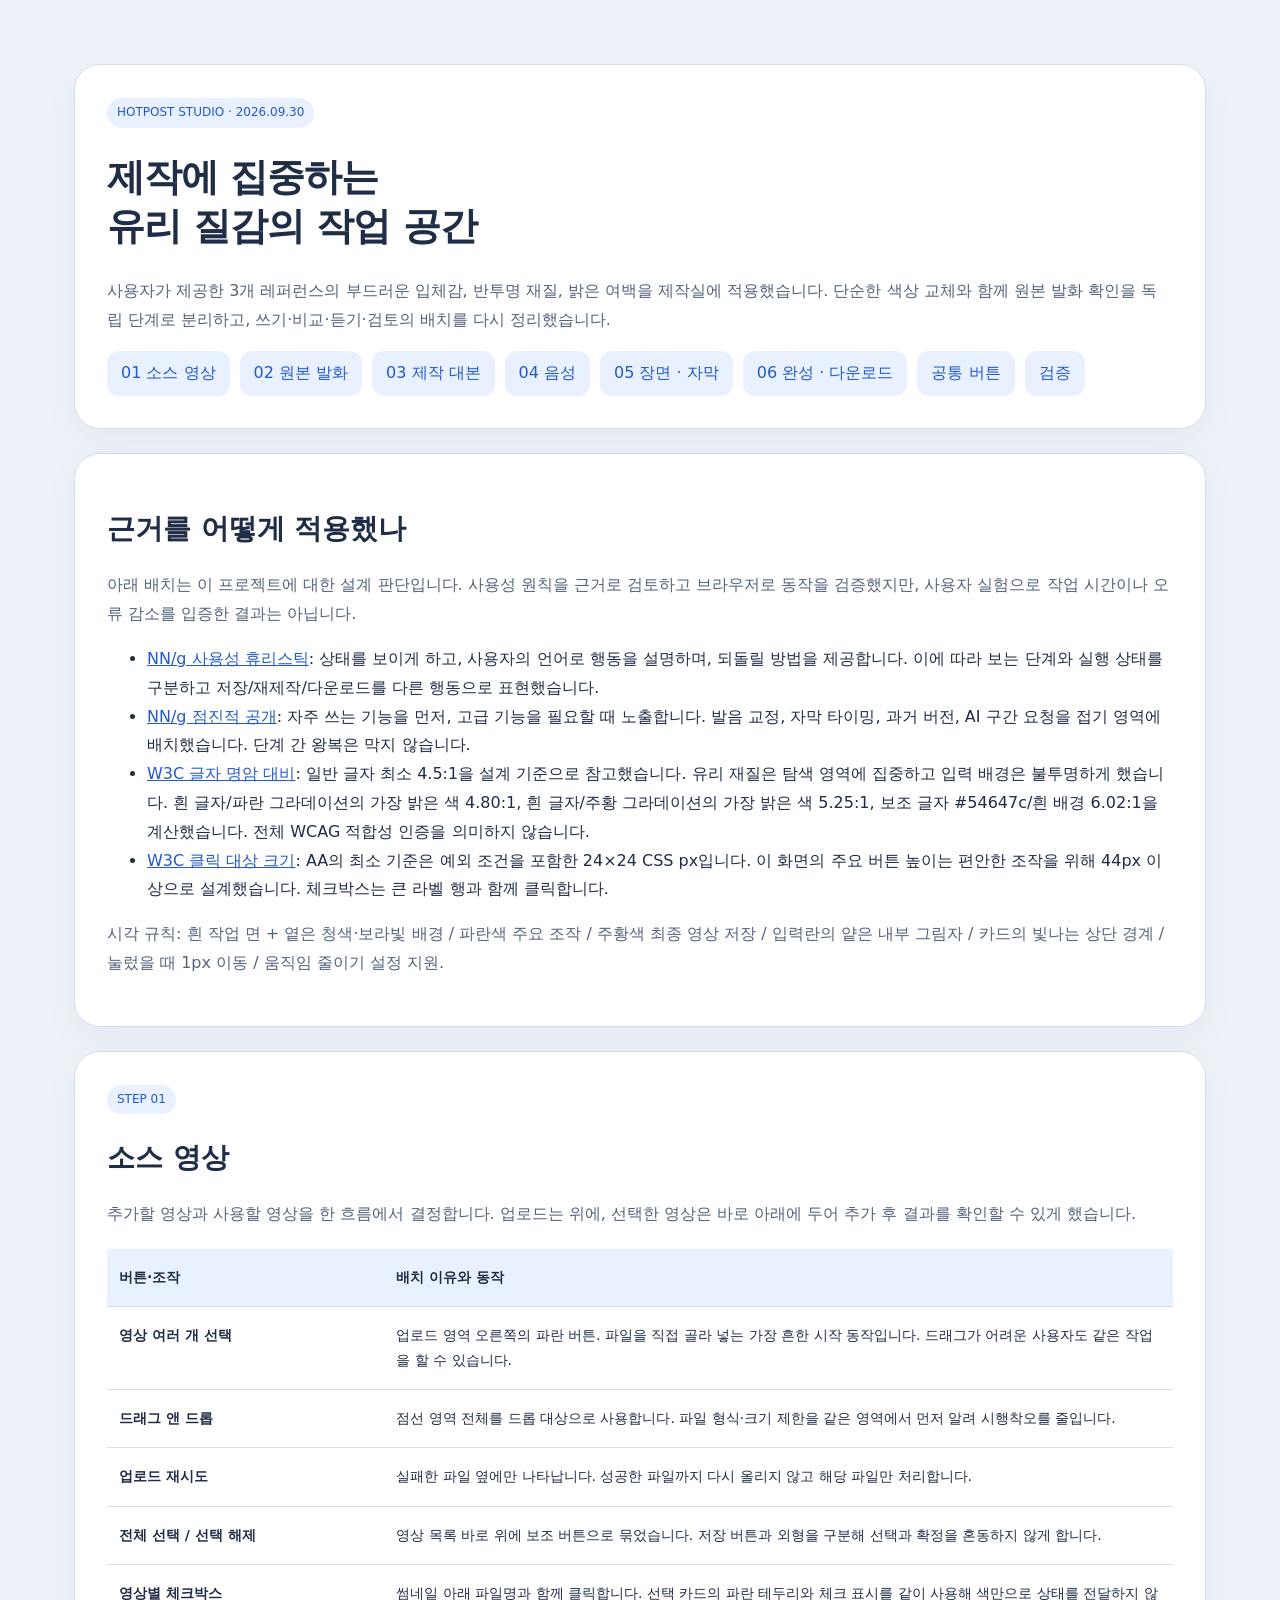
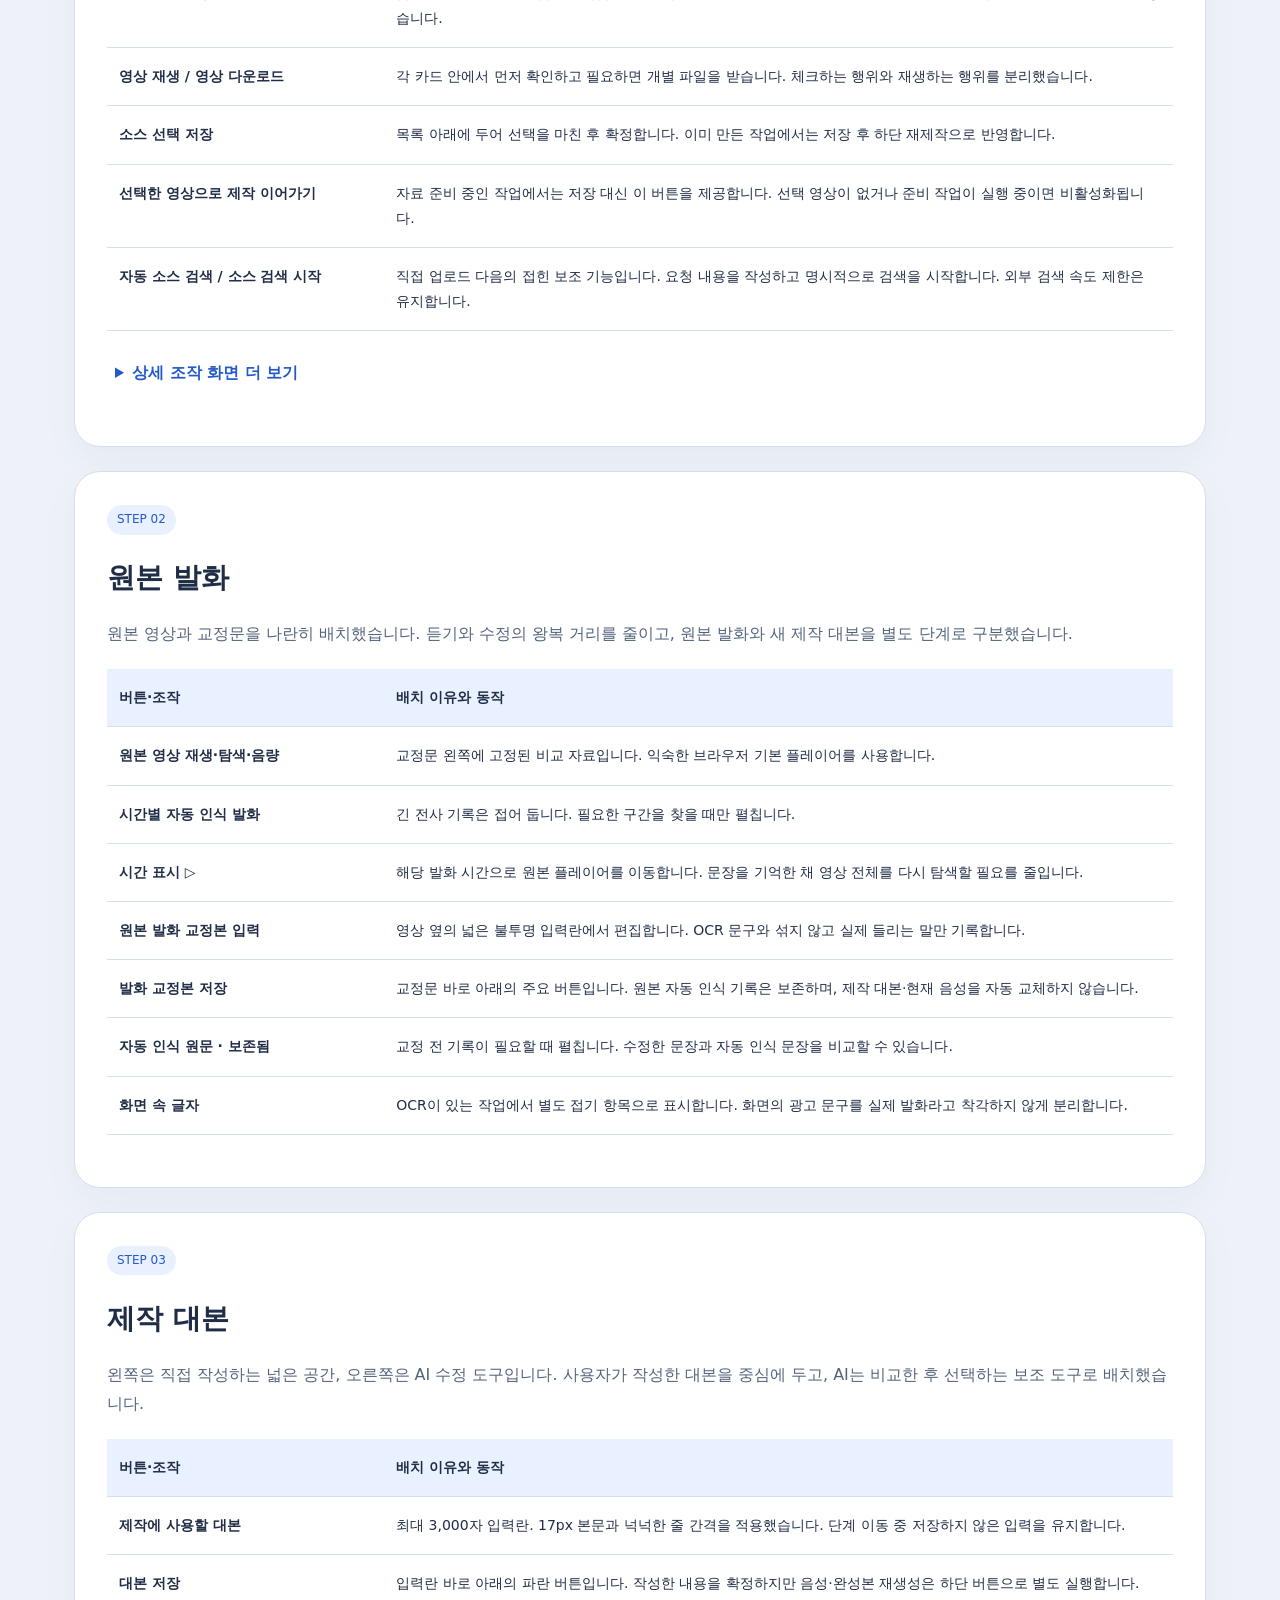
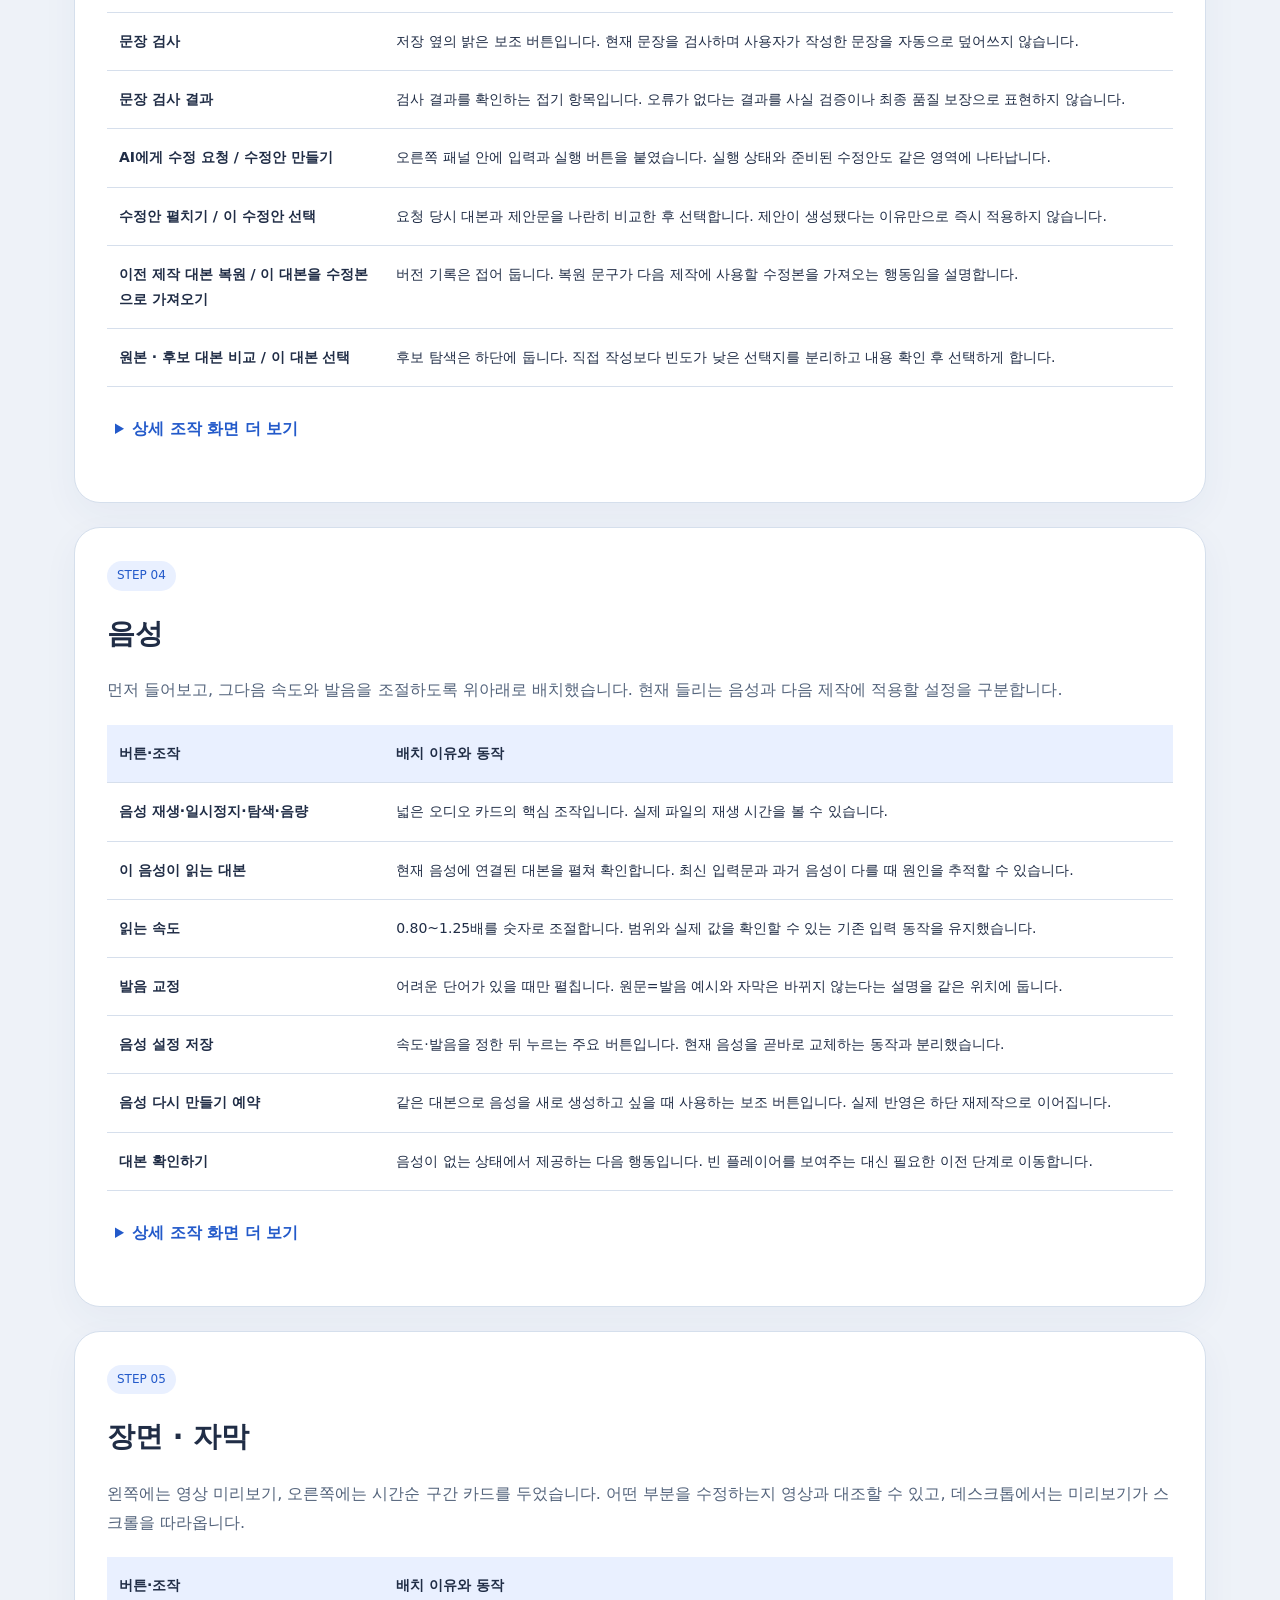
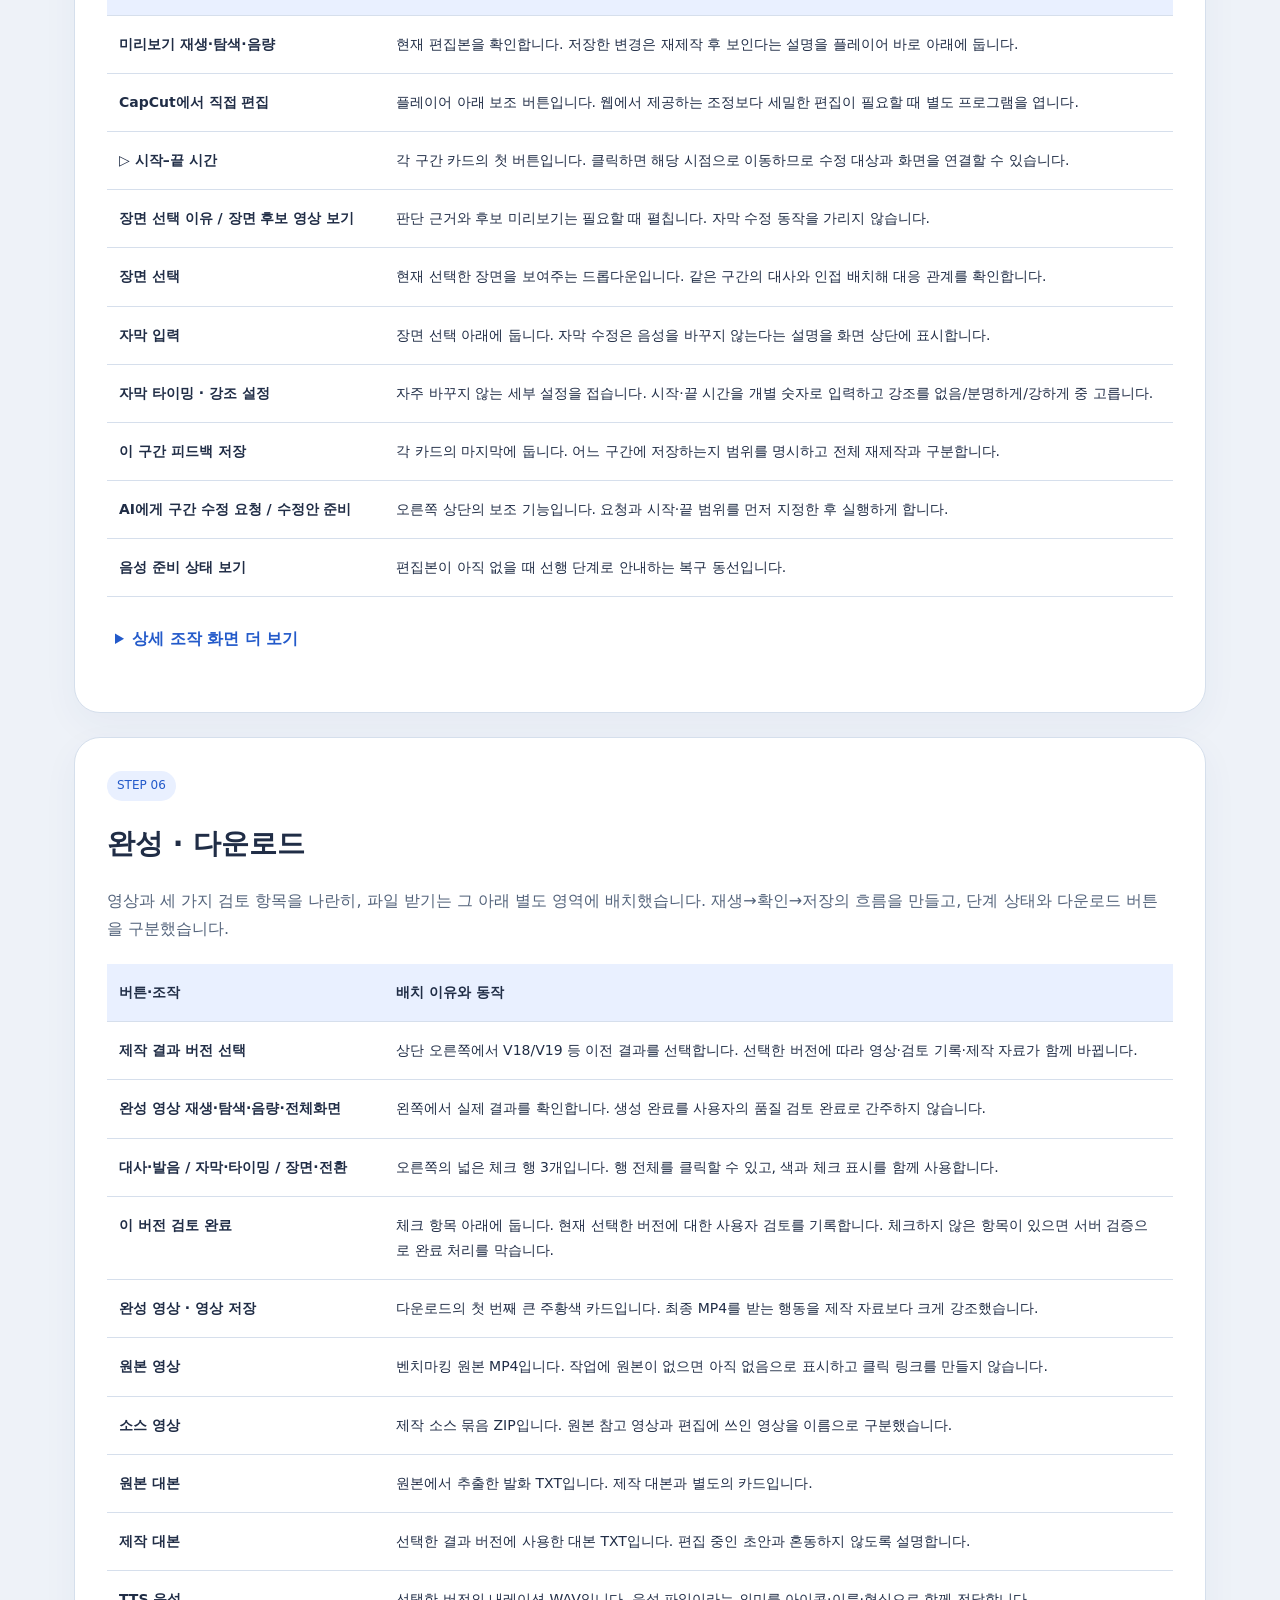
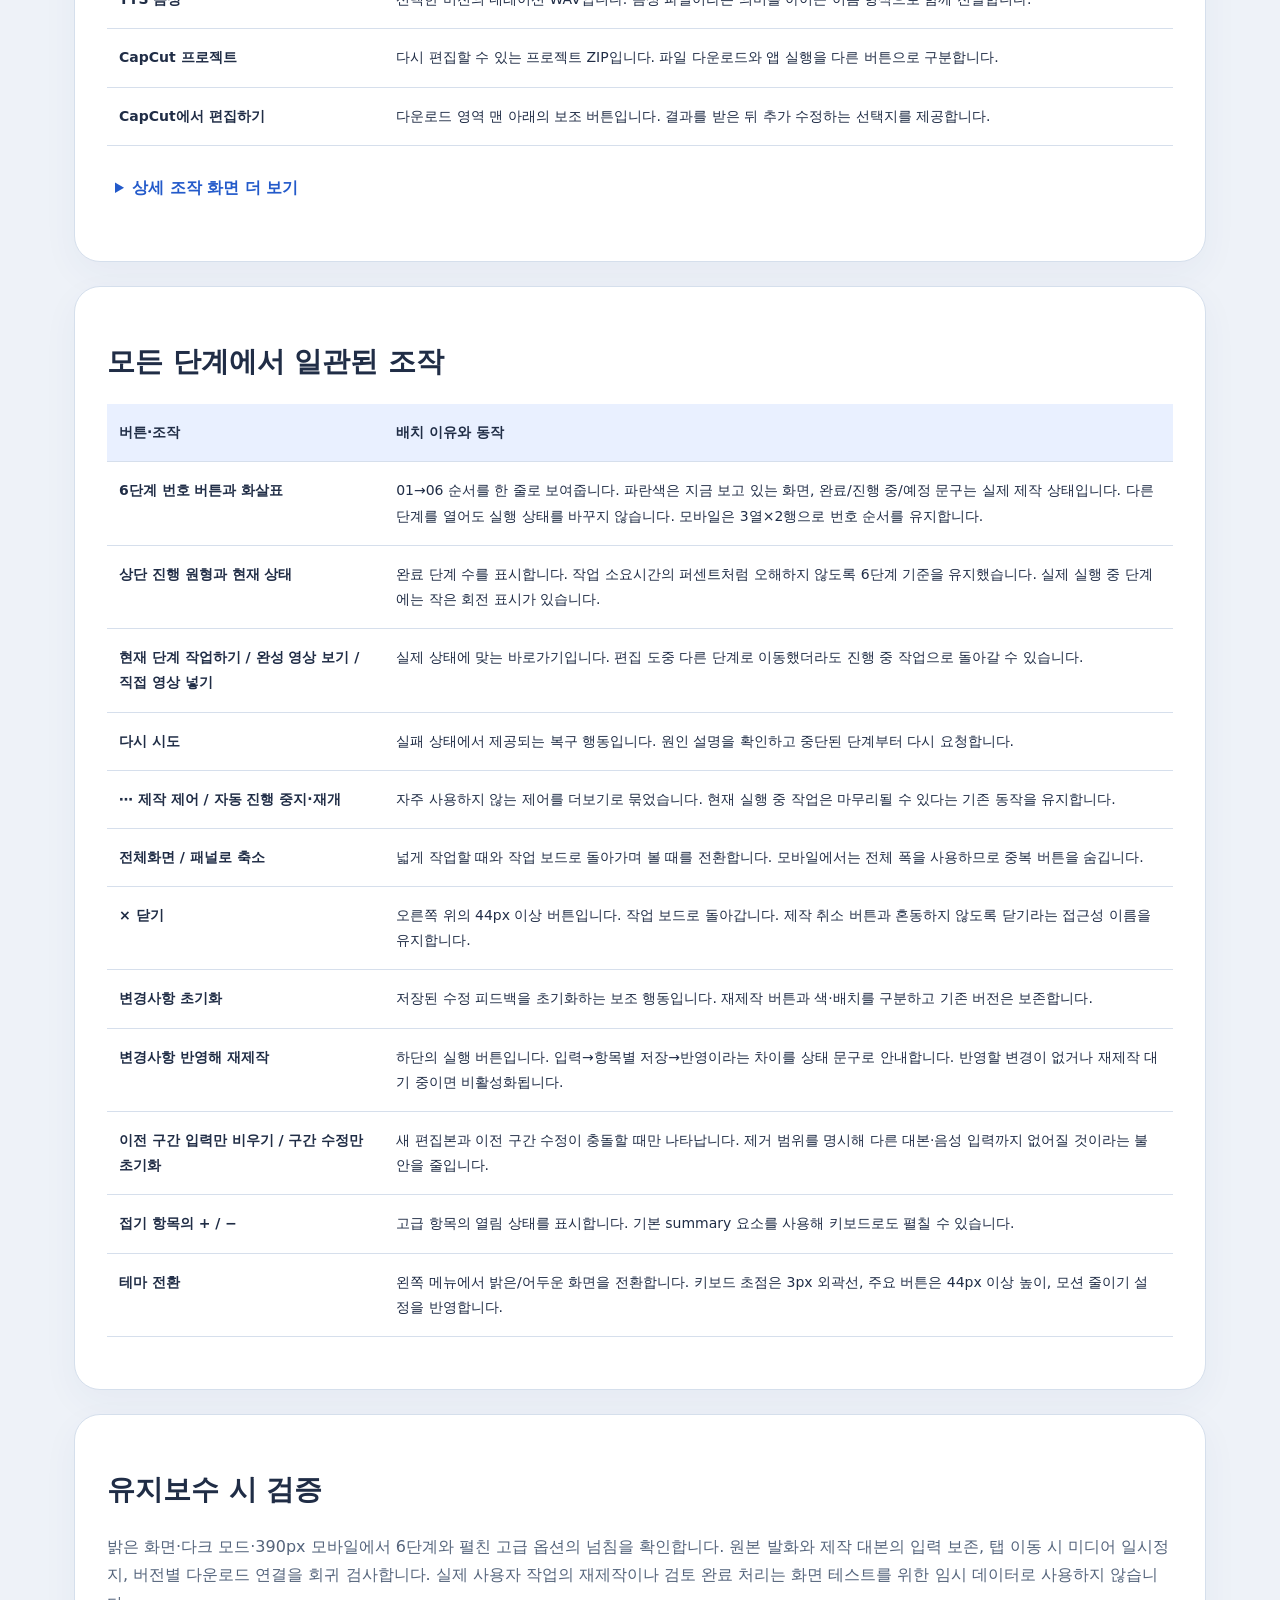
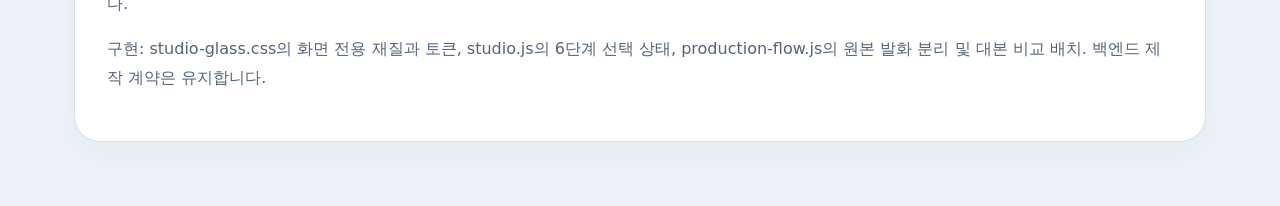
==== docs/studio-design-review.html @ a6a35061 "Redesign studio with glass surfaces and six clear production stages" ====
<!doctype html><html lang="ko"><meta charset="utf-8"><meta name="viewport" content="width=device-width, initial-scale=1"><title>Hotpost 제작실 디자인·UX 검토</title><style>*{box-sizing:border-box}html{scroll-behavior:smooth}body{margin:0;background:#eef2f8;color:#202d46;font:16px/1.8 system-ui,"Malgun Gothic",sans-serif}main{max-width:1180px;margin:auto;padding:40px 24px}header,section{background:#fff;border:1px solid #d5dfec;border-radius:26px;padding:32px;margin:24px 0;box-shadow:0 12px 36px #3149760c}h1{font-size:38px;line-height:1.3;letter-spacing:-1px}h2{font-size:28px;line-height:1.4}h3{font-size:19px}p{color:#54647c}a{color:#235aca}nav{display:flex;gap:10px;flex-wrap:wrap}nav a{padding:8px 14px;border-radius:12px;background:#e9f0ff;text-decoration:none}img{display:block;width:100%;height:auto;border:1px solid #d6dfec;border-radius:16px;margin:22px 0}table{border-collapse:collapse;width:100%;margin:20px 0;font-size:14px}th,td{text-align:left;vertical-align:top;padding:16px 12px;border-bottom:1px solid #d6dfec}thead{background:#e9f0ff}tbody th{width:26%;font-weight:650}small{color:#65738a}.tag{display:inline-block;padding:4px 10px;border-radius:30px;background:#e9f0ff;color:#235aca;font-size:12px}.note{background:#f3f6fb;border-left:3px solid #235aca;padding:16px;border-radius:8px}details{margin:18px 0}summary{cursor:pointer;color:#235aca;font-weight:650;min-height:44px;padding:8px}.mobile{max-width:390px;margin:auto}@media(max-width:650px){main{padding:14px}section,header{padding:20px}h1{font-size:29px}table,tbody,tr,td,tbody th{display:block;width:100%}thead{display:none}tbody th{padding-bottom:0}img{border-radius:10px}}</style><main><header><span class="tag">HOTPOST STUDIO · 2026.09.30</span><h1>제작에 집중하는<br>유리 질감의 작업 공간</h1><p>사용자가 제공한 3개 레퍼런스의 부드러운 입체감, 반투명 재질, 밝은 여백을 제작실에 적용했습니다. 단순한 색상 교체와 함께 원본 발화 확인을 독립 단계로 분리하고, 쓰기·비교·듣기·검토의 배치를 다시 정리했습니다.</p><nav><a href="#s01">01 소스 영상</a><a href="#s02">02 원본 발화</a><a href="#s03">03 제작 대본</a><a href="#s04">04 음성</a><a href="#s05">05 장면 · 자막</a><a href="#s06">06 완성 · 다운로드</a><a href="#common">공통 버튼</a><a href="#qa">검증</a></nav></header>
<section><h2>근거를 어떻게 적용했나</h2><p>아래 배치는 이 프로젝트에 대한 설계 판단입니다. 사용성 원칙을 근거로 검토하고 브라우저로 동작을 검증했지만, 사용자 실험으로 작업 시간이나 오류 감소를 입증한 결과는 아닙니다.</p><ul>
<li><a href="https://www.nngroup.com/articles/ten-usability-heuristics/">NN/g 사용성 휴리스틱</a>: 상태를 보이게 하고, 사용자의 언어로 행동을 설명하며, 되돌릴 방법을 제공합니다. 이에 따라 보는 단계와 실행 상태를 구분하고 저장/재제작/다운로드를 다른 행동으로 표현했습니다.</li>
<li><a href="https://www.nngroup.com/articles/progressive-disclosure/">NN/g 점진적 공개</a>: 자주 쓰는 기능을 먼저, 고급 기능을 필요할 때 노출합니다. 발음 교정, 자막 타이밍, 과거 버전, AI 구간 요청을 접기 영역에 배치했습니다. 단계 간 왕복은 막지 않습니다.</li>
<li><a href="https://www.w3.org/WAI/WCAG22/Understanding/contrast-minimum.html">W3C 글자 명암 대비</a>: 일반 글자 최소 4.5:1을 설계 기준으로 참고했습니다. 유리 재질은 탐색 영역에 집중하고 입력 배경은 불투명하게 했습니다. 흰 글자/파란 그라데이션의 가장 밝은 색 4.80:1, 흰 글자/주황 그라데이션의 가장 밝은 색 5.25:1, 보조 글자 #54647c/흰 배경 6.02:1을 계산했습니다. 전체 WCAG 적합성 인증을 의미하지 않습니다.</li>
<li><a href="https://www.w3.org/WAI/WCAG22/Understanding/target-size-minimum.html">W3C 클릭 대상 크기</a>: AA의 최소 기준은 예외 조건을 포함한 24×24 CSS px입니다. 이 화면의 주요 버튼 높이는 편안한 조작을 위해 44px 이상으로 설계했습니다. 체크박스는 큰 라벨 행과 함께 클릭합니다.</li></ul><p>시각 규칙: 흰 작업 면 + 옅은 청색·보라빛 배경 / 파란색 주요 조작 / 주황색 최종 영상 저장 / 입력란의 얕은 내부 그림자 / 카드의 빛나는 상단 경계 / 눌렀을 때 1px 이동 / 움직임 줄이기 설정 지원.</p></section><section id="s01"><span class="tag">STEP 01</span><h2>소스 영상</h2><p>추가할 영상과 사용할 영상을 한 흐름에서 결정합니다. 업로드는 위에, 선택한 영상은 바로 아래에 두어 추가 후 결과를 확인할 수 있게 했습니다.</p><table><thead><tr><th>버튼·조작</th><th>배치 이유와 동작</th></tr></thead><tbody><tr><th>영상 여러 개 선택</th><td>업로드 영역 오른쪽의 파란 버튼. 파일을 직접 골라 넣는 가장 흔한 시작 동작입니다. 드래그가 어려운 사용자도 같은 작업을 할 수 있습니다.</td></tr><tr><th>드래그 앤 드롭</th><td>점선 영역 전체를 드롭 대상으로 사용합니다. 파일 형식·크기 제한을 같은 영역에서 먼저 알려 시행착오를 줄입니다.</td></tr><tr><th>업로드 재시도</th><td>실패한 파일 옆에만 나타납니다. 성공한 파일까지 다시 올리지 않고 해당 파일만 처리합니다.</td></tr><tr><th>전체 선택 / 선택 해제</th><td>영상 목록 바로 위에 보조 버튼으로 묶었습니다. 저장 버튼과 외형을 구분해 선택과 확정을 혼동하지 않게 합니다.</td></tr><tr><th>영상별 체크박스</th><td>썸네일 아래 파일명과 함께 클릭합니다. 선택 카드의 파란 테두리와 체크 표시를 같이 사용해 색만으로 상태를 전달하지 않습니다.</td></tr><tr><th>영상 재생 / 영상 다운로드</th><td>각 카드 안에서 먼저 확인하고 필요하면 개별 파일을 받습니다. 체크하는 행위와 재생하는 행위를 분리했습니다.</td></tr><tr><th>소스 선택 저장</th><td>목록 아래에 두어 선택을 마친 후 확정합니다. 이미 만든 작업에서는 저장 후 하단 재제작으로 반영합니다.</td></tr><tr><th>선택한 영상으로 제작 이어가기</th><td>자료 준비 중인 작업에서는 저장 대신 이 버튼을 제공합니다. 선택 영상이 없거나 준비 작업이 실행 중이면 비활성화됩니다.</td></tr><tr><th>자동 소스 검색 / 소스 검색 시작</th><td>직접 업로드 다음의 접힌 보조 기능입니다. 요청 내용을 작성하고 명시적으로 검색을 시작합니다. 외부 검색 속도 제한은 유지합니다.</td></tr></tbody></table><details><summary>상세 조작 화면 더 보기</summary></details></section><section id="s02"><span class="tag">STEP 02</span><h2>원본 발화</h2><p>원본 영상과 교정문을 나란히 배치했습니다. 듣기와 수정의 왕복 거리를 줄이고, 원본 발화와 새 제작 대본을 별도 단계로 구분했습니다.</p><table><thead><tr><th>버튼·조작</th><th>배치 이유와 동작</th></tr></thead><tbody><tr><th>원본 영상 재생·탐색·음량</th><td>교정문 왼쪽에 고정된 비교 자료입니다. 익숙한 브라우저 기본 플레이어를 사용합니다.</td></tr><tr><th>시간별 자동 인식 발화</th><td>긴 전사 기록은 접어 둡니다. 필요한 구간을 찾을 때만 펼칩니다.</td></tr><tr><th>시간 표시 ▷</th><td>해당 발화 시간으로 원본 플레이어를 이동합니다. 문장을 기억한 채 영상 전체를 다시 탐색할 필요를 줄입니다.</td></tr><tr><th>원본 발화 교정본 입력</th><td>영상 옆의 넓은 불투명 입력란에서 편집합니다. OCR 문구와 섞지 않고 실제 들리는 말만 기록합니다.</td></tr><tr><th>발화 교정본 저장</th><td>교정문 바로 아래의 주요 버튼입니다. 원본 자동 인식 기록은 보존하며, 제작 대본·현재 음성을 자동 교체하지 않습니다.</td></tr><tr><th>자동 인식 원문 · 보존됨</th><td>교정 전 기록이 필요할 때 펼칩니다. 수정한 문장과 자동 인식 문장을 비교할 수 있습니다.</td></tr><tr><th>화면 속 글자</th><td>OCR이 있는 작업에서 별도 접기 항목으로 표시합니다. 화면의 광고 문구를 실제 발화라고 착각하지 않게 분리합니다.</td></tr></tbody></table></section><section id="s03"><span class="tag">STEP 03</span><h2>제작 대본</h2><p>왼쪽은 직접 작성하는 넓은 공간, 오른쪽은 AI 수정 도구입니다. 사용자가 작성한 대본을 중심에 두고, AI는 비교한 후 선택하는 보조 도구로 배치했습니다.</p><table><thead><tr><th>버튼·조작</th><th>배치 이유와 동작</th></tr></thead><tbody><tr><th>제작에 사용할 대본</th><td>최대 3,000자 입력란. 17px 본문과 넉넉한 줄 간격을 적용했습니다. 단계 이동 중 저장하지 않은 입력을 유지합니다.</td></tr><tr><th>대본 저장</th><td>입력란 바로 아래의 파란 버튼입니다. 작성한 내용을 확정하지만 음성·완성본 재생성은 하단 버튼으로 별도 실행합니다.</td></tr><tr><th>문장 검사</th><td>저장 옆의 밝은 보조 버튼입니다. 현재 문장을 검사하며 사용자가 작성한 문장을 자동으로 덮어쓰지 않습니다.</td></tr><tr><th>문장 검사 결과</th><td>검사 결과를 확인하는 접기 항목입니다. 오류가 없다는 결과를 사실 검증이나 최종 품질 보장으로 표현하지 않습니다.</td></tr><tr><th>AI에게 수정 요청 / 수정안 만들기</th><td>오른쪽 패널 안에 입력과 실행 버튼을 붙였습니다. 실행 상태와 준비된 수정안도 같은 영역에 나타납니다.</td></tr><tr><th>수정안 펼치기 / 이 수정안 선택</th><td>요청 당시 대본과 제안문을 나란히 비교한 후 선택합니다. 제안이 생성됐다는 이유만으로 즉시 적용하지 않습니다.</td></tr><tr><th>이전 제작 대본 복원 / 이 대본을 수정본으로 가져오기</th><td>버전 기록은 접어 둡니다. 복원 문구가 다음 제작에 사용할 수정본을 가져오는 행동임을 설명합니다.</td></tr><tr><th>원본 · 후보 대본 비교 / 이 대본 선택</th><td>후보 탐색은 하단에 둡니다. 직접 작성보다 빈도가 낮은 선택지를 분리하고 내용 확인 후 선택하게 합니다.</td></tr></tbody></table><details><summary>상세 조작 화면 더 보기</summary></details></section><section id="s04"><span class="tag">STEP 04</span><h2>음성</h2><p>먼저 들어보고, 그다음 속도와 발음을 조절하도록 위아래로 배치했습니다. 현재 들리는 음성과 다음 제작에 적용할 설정을 구분합니다.</p><table><thead><tr><th>버튼·조작</th><th>배치 이유와 동작</th></tr></thead><tbody><tr><th>음성 재생·일시정지·탐색·음량</th><td>넓은 오디오 카드의 핵심 조작입니다. 실제 파일의 재생 시간을 볼 수 있습니다.</td></tr><tr><th>이 음성이 읽는 대본</th><td>현재 음성에 연결된 대본을 펼쳐 확인합니다. 최신 입력문과 과거 음성이 다를 때 원인을 추적할 수 있습니다.</td></tr><tr><th>읽는 속도</th><td>0.80~1.25배를 숫자로 조절합니다. 범위와 실제 값을 확인할 수 있는 기존 입력 동작을 유지했습니다.</td></tr><tr><th>발음 교정</th><td>어려운 단어가 있을 때만 펼칩니다. 원문=발음 예시와 자막은 바뀌지 않는다는 설명을 같은 위치에 둡니다.</td></tr><tr><th>음성 설정 저장</th><td>속도·발음을 정한 뒤 누르는 주요 버튼입니다. 현재 음성을 곧바로 교체하는 동작과 분리했습니다.</td></tr><tr><th>음성 다시 만들기 예약</th><td>같은 대본으로 음성을 새로 생성하고 싶을 때 사용하는 보조 버튼입니다. 실제 반영은 하단 재제작으로 이어집니다.</td></tr><tr><th>대본 확인하기</th><td>음성이 없는 상태에서 제공하는 다음 행동입니다. 빈 플레이어를 보여주는 대신 필요한 이전 단계로 이동합니다.</td></tr></tbody></table><details><summary>상세 조작 화면 더 보기</summary></details></section><section id="s05"><span class="tag">STEP 05</span><h2>장면 · 자막</h2><p>왼쪽에는 영상 미리보기, 오른쪽에는 시간순 구간 카드를 두었습니다. 어떤 부분을 수정하는지 영상과 대조할 수 있고, 데스크톱에서는 미리보기가 스크롤을 따라옵니다.</p><table><thead><tr><th>버튼·조작</th><th>배치 이유와 동작</th></tr></thead><tbody><tr><th>미리보기 재생·탐색·음량</th><td>현재 편집본을 확인합니다. 저장한 변경은 재제작 후 보인다는 설명을 플레이어 바로 아래에 둡니다.</td></tr><tr><th>CapCut에서 직접 편집</th><td>플레이어 아래 보조 버튼입니다. 웹에서 제공하는 조정보다 세밀한 편집이 필요할 때 별도 프로그램을 엽니다.</td></tr><tr><th>▷ 시작–끝 시간</th><td>각 구간 카드의 첫 버튼입니다. 클릭하면 해당 시점으로 이동하므로 수정 대상과 화면을 연결할 수 있습니다.</td></tr><tr><th>장면 선택 이유 / 장면 후보 영상 보기</th><td>판단 근거와 후보 미리보기는 필요할 때 펼칩니다. 자막 수정 동작을 가리지 않습니다.</td></tr><tr><th>장면 선택</th><td>현재 선택한 장면을 보여주는 드롭다운입니다. 같은 구간의 대사와 인접 배치해 대응 관계를 확인합니다.</td></tr><tr><th>자막 입력</th><td>장면 선택 아래에 둡니다. 자막 수정은 음성을 바꾸지 않는다는 설명을 화면 상단에 표시합니다.</td></tr><tr><th>자막 타이밍 · 강조 설정</th><td>자주 바꾸지 않는 세부 설정을 접습니다. 시작·끝 시간을 개별 숫자로 입력하고 강조를 없음/분명하게/강하게 중 고릅니다.</td></tr><tr><th>이 구간 피드백 저장</th><td>각 카드의 마지막에 둡니다. 어느 구간에 저장하는지 범위를 명시하고 전체 재제작과 구분합니다.</td></tr><tr><th>AI에게 구간 수정 요청 / 수정안 준비</th><td>오른쪽 상단의 보조 기능입니다. 요청과 시작·끝 범위를 먼저 지정한 후 실행하게 합니다.</td></tr><tr><th>음성 준비 상태 보기</th><td>편집본이 아직 없을 때 선행 단계로 안내하는 복구 동선입니다.</td></tr></tbody></table><details><summary>상세 조작 화면 더 보기</summary></details></section><section id="s06"><span class="tag">STEP 06</span><h2>완성 · 다운로드</h2><p>영상과 세 가지 검토 항목을 나란히, 파일 받기는 그 아래 별도 영역에 배치했습니다. 재생→확인→저장의 흐름을 만들고, 단계 상태와 다운로드 버튼을 구분했습니다.</p><table><thead><tr><th>버튼·조작</th><th>배치 이유와 동작</th></tr></thead><tbody><tr><th>제작 결과 버전 선택</th><td>상단 오른쪽에서 V18/V19 등 이전 결과를 선택합니다. 선택한 버전에 따라 영상·검토 기록·제작 자료가 함께 바뀝니다.</td></tr><tr><th>완성 영상 재생·탐색·음량·전체화면</th><td>왼쪽에서 실제 결과를 확인합니다. 생성 완료를 사용자의 품질 검토 완료로 간주하지 않습니다.</td></tr><tr><th>대사·발음 / 자막·타이밍 / 장면·전환</th><td>오른쪽의 넓은 체크 행 3개입니다. 행 전체를 클릭할 수 있고, 색과 체크 표시를 함께 사용합니다.</td></tr><tr><th>이 버전 검토 완료</th><td>체크 항목 아래에 둡니다. 현재 선택한 버전에 대한 사용자 검토를 기록합니다. 체크하지 않은 항목이 있으면 서버 검증으로 완료 처리를 막습니다.</td></tr><tr><th>완성 영상 · 영상 저장</th><td>다운로드의 첫 번째 큰 주황색 카드입니다. 최종 MP4를 받는 행동을 제작 자료보다 크게 강조했습니다.</td></tr><tr><th>원본 영상</th><td>벤치마킹 원본 MP4입니다. 작업에 원본이 없으면 아직 없음으로 표시하고 클릭 링크를 만들지 않습니다.</td></tr><tr><th>소스 영상</th><td>제작 소스 묶음 ZIP입니다. 원본 참고 영상과 편집에 쓰인 영상을 이름으로 구분했습니다.</td></tr><tr><th>원본 대본</th><td>원본에서 추출한 발화 TXT입니다. 제작 대본과 별도의 카드입니다.</td></tr><tr><th>제작 대본</th><td>선택한 결과 버전에 사용한 대본 TXT입니다. 편집 중인 초안과 혼동하지 않도록 설명합니다.</td></tr><tr><th>TTS 음성</th><td>선택한 버전의 내레이션 WAV입니다. 음성 파일이라는 의미를 아이콘·이름·형식으로 함께 전달합니다.</td></tr><tr><th>CapCut 프로젝트</th><td>다시 편집할 수 있는 프로젝트 ZIP입니다. 파일 다운로드와 앱 실행을 다른 버튼으로 구분합니다.</td></tr><tr><th>CapCut에서 편집하기</th><td>다운로드 영역 맨 아래의 보조 버튼입니다. 결과를 받은 뒤 추가 수정하는 선택지를 제공합니다.</td></tr></tbody></table><details><summary>상세 조작 화면 더 보기</summary></details></section><section id="common"><h2>모든 단계에서 일관된 조작</h2><table><thead><tr><th>버튼·조작</th><th>배치 이유와 동작</th></tr></thead><tbody><tr><th>6단계 번호 버튼과 화살표</th><td>01→06 순서를 한 줄로 보여줍니다. 파란색은 지금 보고 있는 화면, 완료/진행 중/예정 문구는 실제 제작 상태입니다. 다른 단계를 열어도 실행 상태를 바꾸지 않습니다. 모바일은 3열×2행으로 번호 순서를 유지합니다.</td></tr><tr><th>상단 진행 원형과 현재 상태</th><td>완료 단계 수를 표시합니다. 작업 소요시간의 퍼센트처럼 오해하지 않도록 6단계 기준을 유지했습니다. 실제 실행 중 단계에는 작은 회전 표시가 있습니다.</td></tr><tr><th>현재 단계 작업하기 / 완성 영상 보기 / 직접 영상 넣기</th><td>실제 상태에 맞는 바로가기입니다. 편집 도중 다른 단계로 이동했더라도 진행 중 작업으로 돌아갈 수 있습니다.</td></tr><tr><th>다시 시도</th><td>실패 상태에서 제공되는 복구 행동입니다. 원인 설명을 확인하고 중단된 단계부터 다시 요청합니다.</td></tr><tr><th>⋯ 제작 제어 / 자동 진행 중지·재개</th><td>자주 사용하지 않는 제어를 더보기로 묶었습니다. 현재 실행 중 작업은 마무리될 수 있다는 기존 동작을 유지합니다.</td></tr><tr><th>전체화면 / 패널로 축소</th><td>넓게 작업할 때와 작업 보드로 돌아가며 볼 때를 전환합니다. 모바일에서는 전체 폭을 사용하므로 중복 버튼을 숨깁니다.</td></tr><tr><th>× 닫기</th><td>오른쪽 위의 44px 이상 버튼입니다. 작업 보드로 돌아갑니다. 제작 취소 버튼과 혼동하지 않도록 닫기라는 접근성 이름을 유지합니다.</td></tr><tr><th>변경사항 초기화</th><td>저장된 수정 피드백을 초기화하는 보조 행동입니다. 재제작 버튼과 색·배치를 구분하고 기존 버전은 보존합니다.</td></tr><tr><th>변경사항 반영해 재제작</th><td>하단의 실행 버튼입니다. 입력→항목별 저장→반영이라는 차이를 상태 문구로 안내합니다. 반영할 변경이 없거나 재제작 대기 중이면 비활성화됩니다.</td></tr><tr><th>이전 구간 입력만 비우기 / 구간 수정만 초기화</th><td>새 편집본과 이전 구간 수정이 충돌할 때만 나타납니다. 제거 범위를 명시해 다른 대본·음성 입력까지 없어질 것이라는 불안을 줄입니다.</td></tr><tr><th>접기 항목의 + / −</th><td>고급 항목의 열림 상태를 표시합니다. 기본 summary 요소를 사용해 키보드로도 펼칠 수 있습니다.</td></tr><tr><th>테마 전환</th><td>왼쪽 메뉴에서 밝은/어두운 화면을 전환합니다. 키보드 초점은 3px 외곽선, 주요 버튼은 44px 이상 높이, 모션 줄이기 설정을 반영합니다.</td></tr></tbody></table></section><section id="qa"><h2>유지보수 시 검증</h2><p>밝은 화면·다크 모드·390px 모바일에서 6단계와 펼친 고급 옵션의 넘침을 확인합니다. 원본 발화와 제작 대본의 입력 보존, 탭 이동 시 미디어 일시정지, 버전별 다운로드 연결을 회귀 검사합니다. 실제 사용자 작업의 재제작이나 검토 완료 처리는 화면 테스트를 위한 임시 데이터로 사용하지 않습니다.</p><p>구현: studio-glass.css의 화면 전용 재질과 토큰, studio.js의 6단계 선택 상태, production-flow.js의 원본 발화 분리 및 대본 비교 배치. 백엔드 제작 계약은 유지합니다.</p></section></main></html>
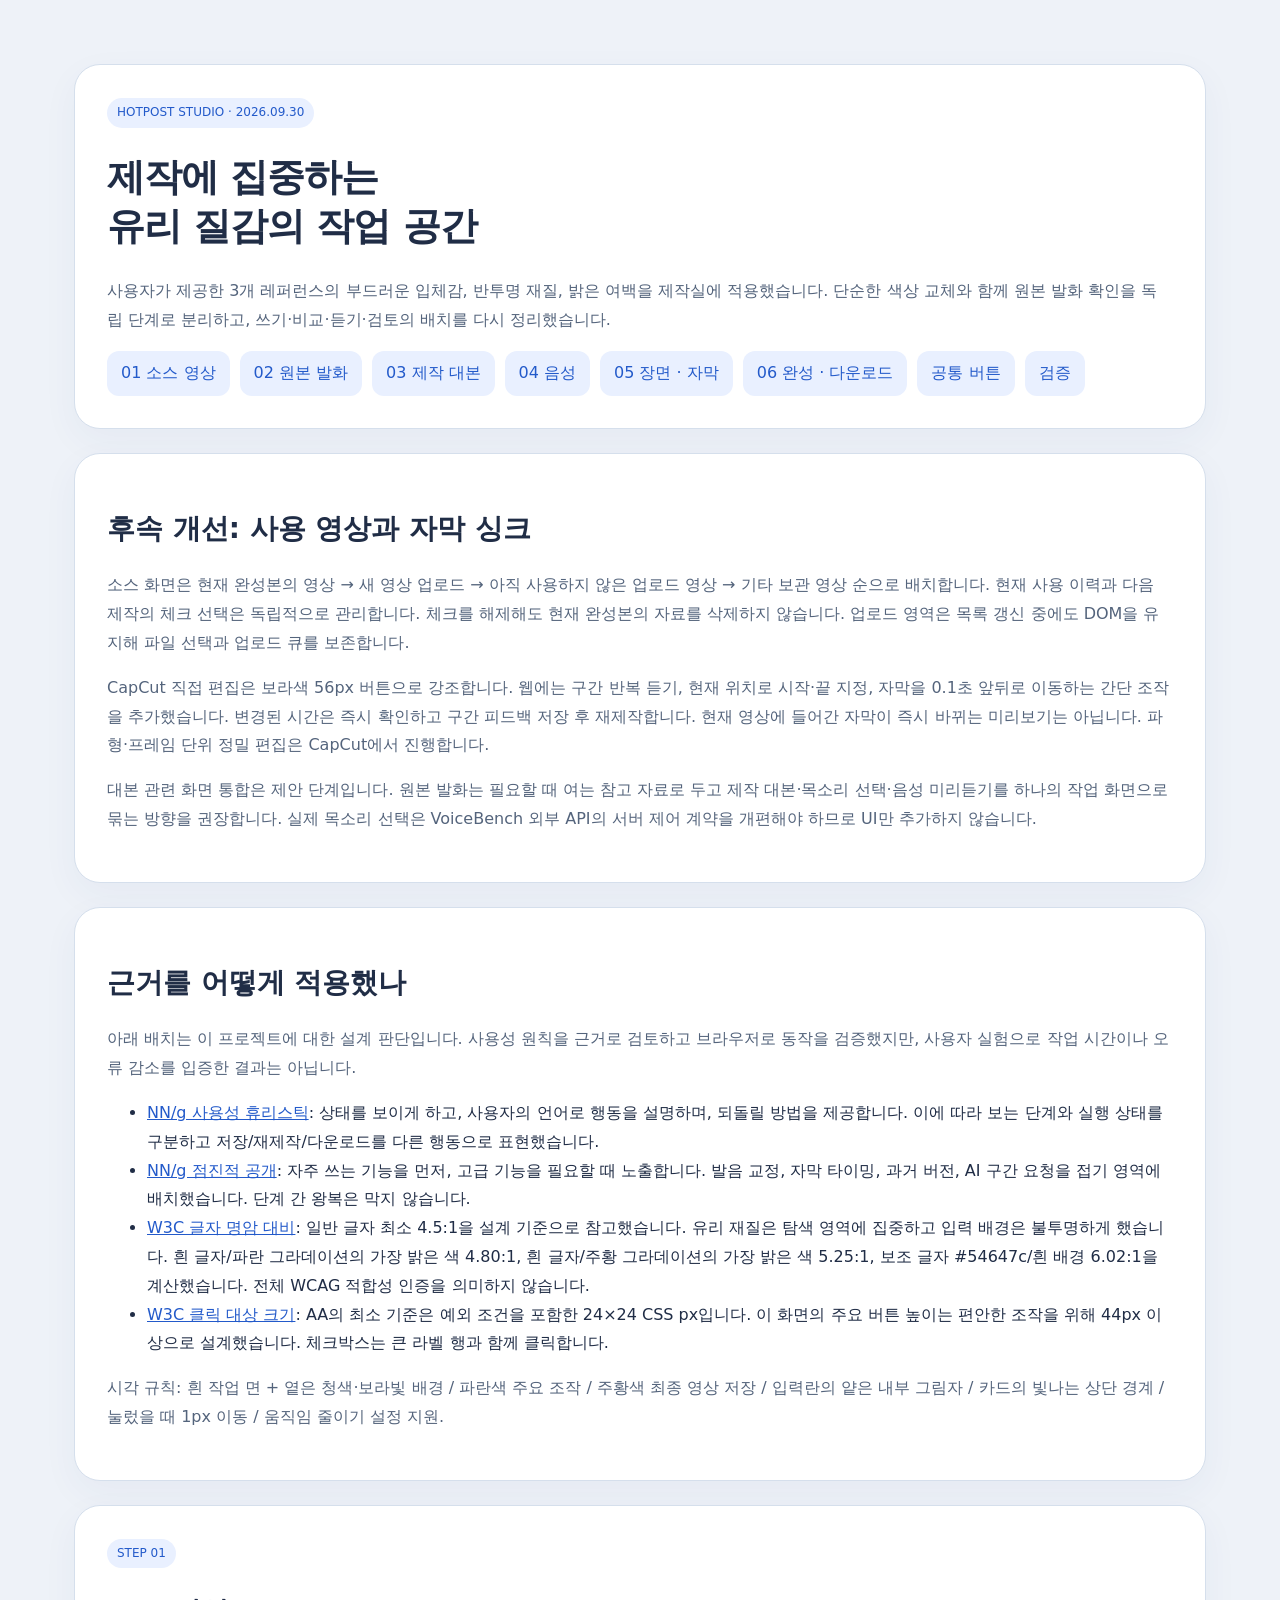
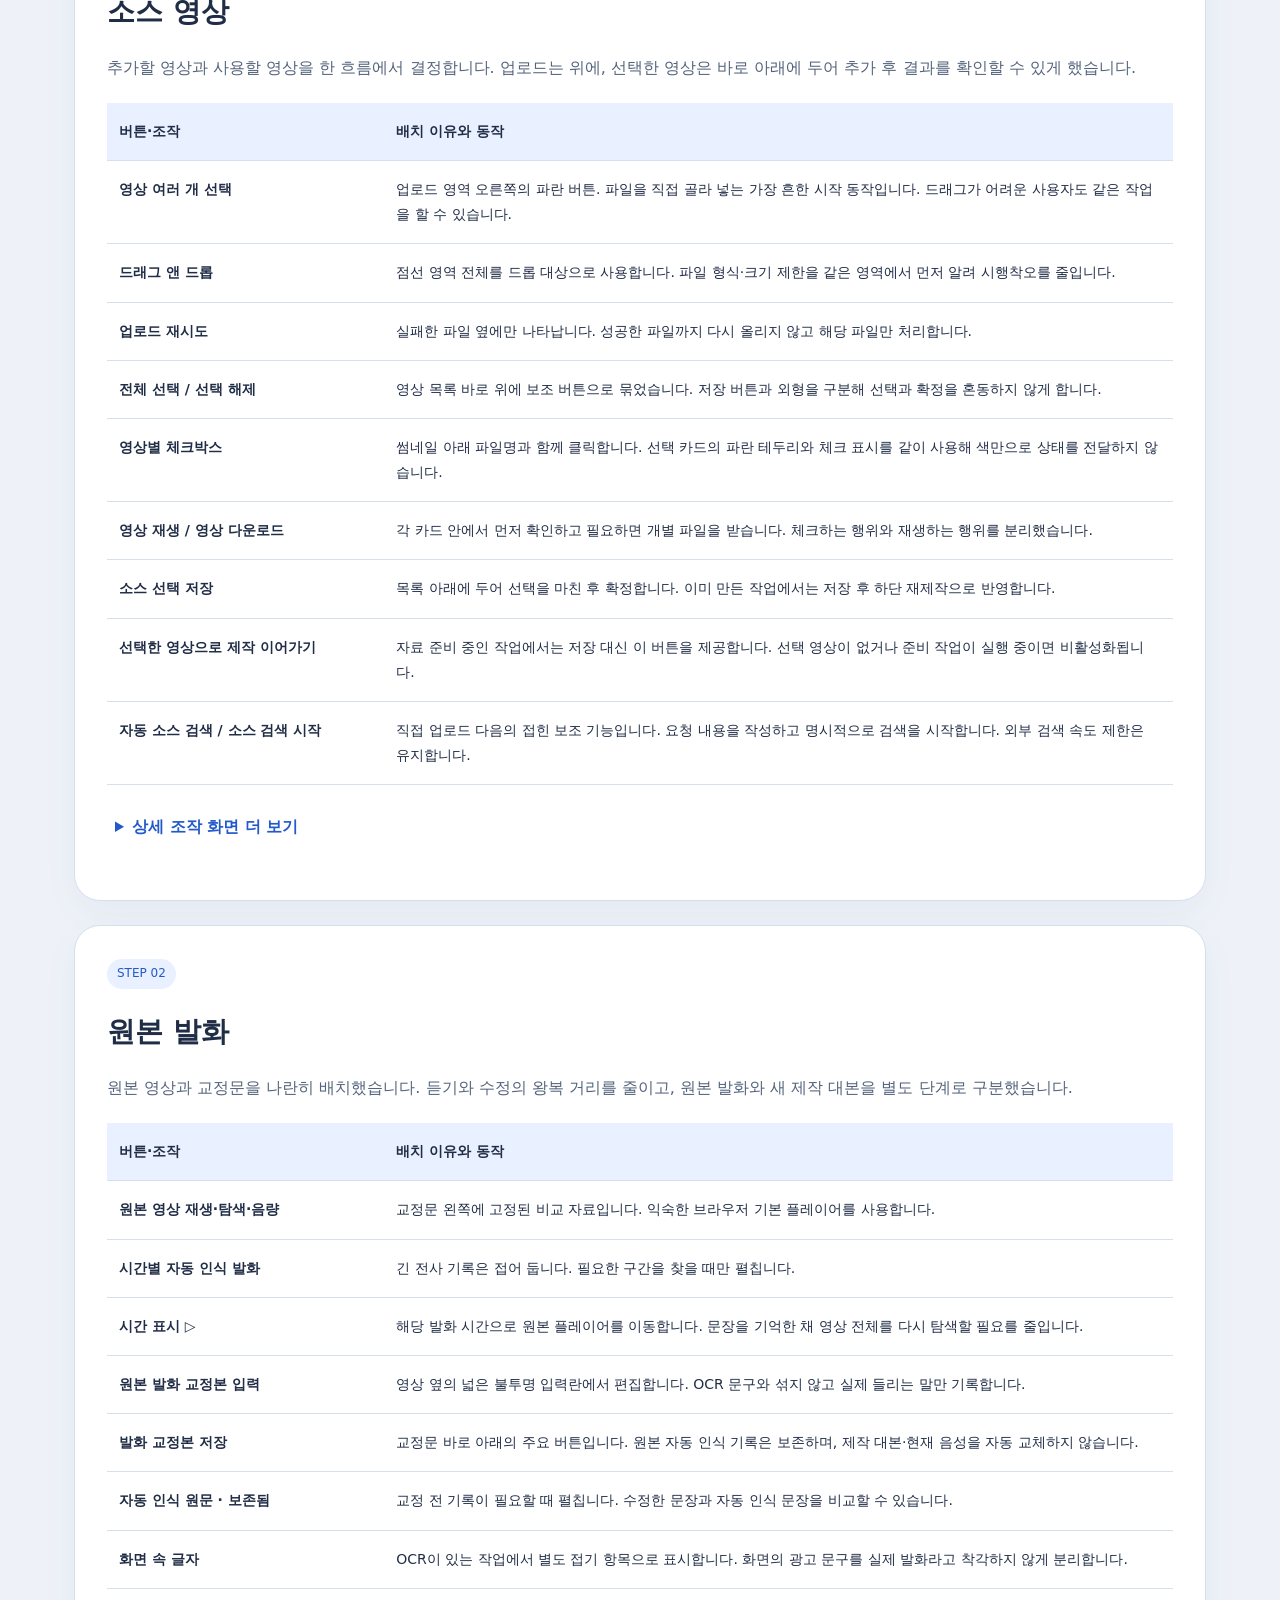
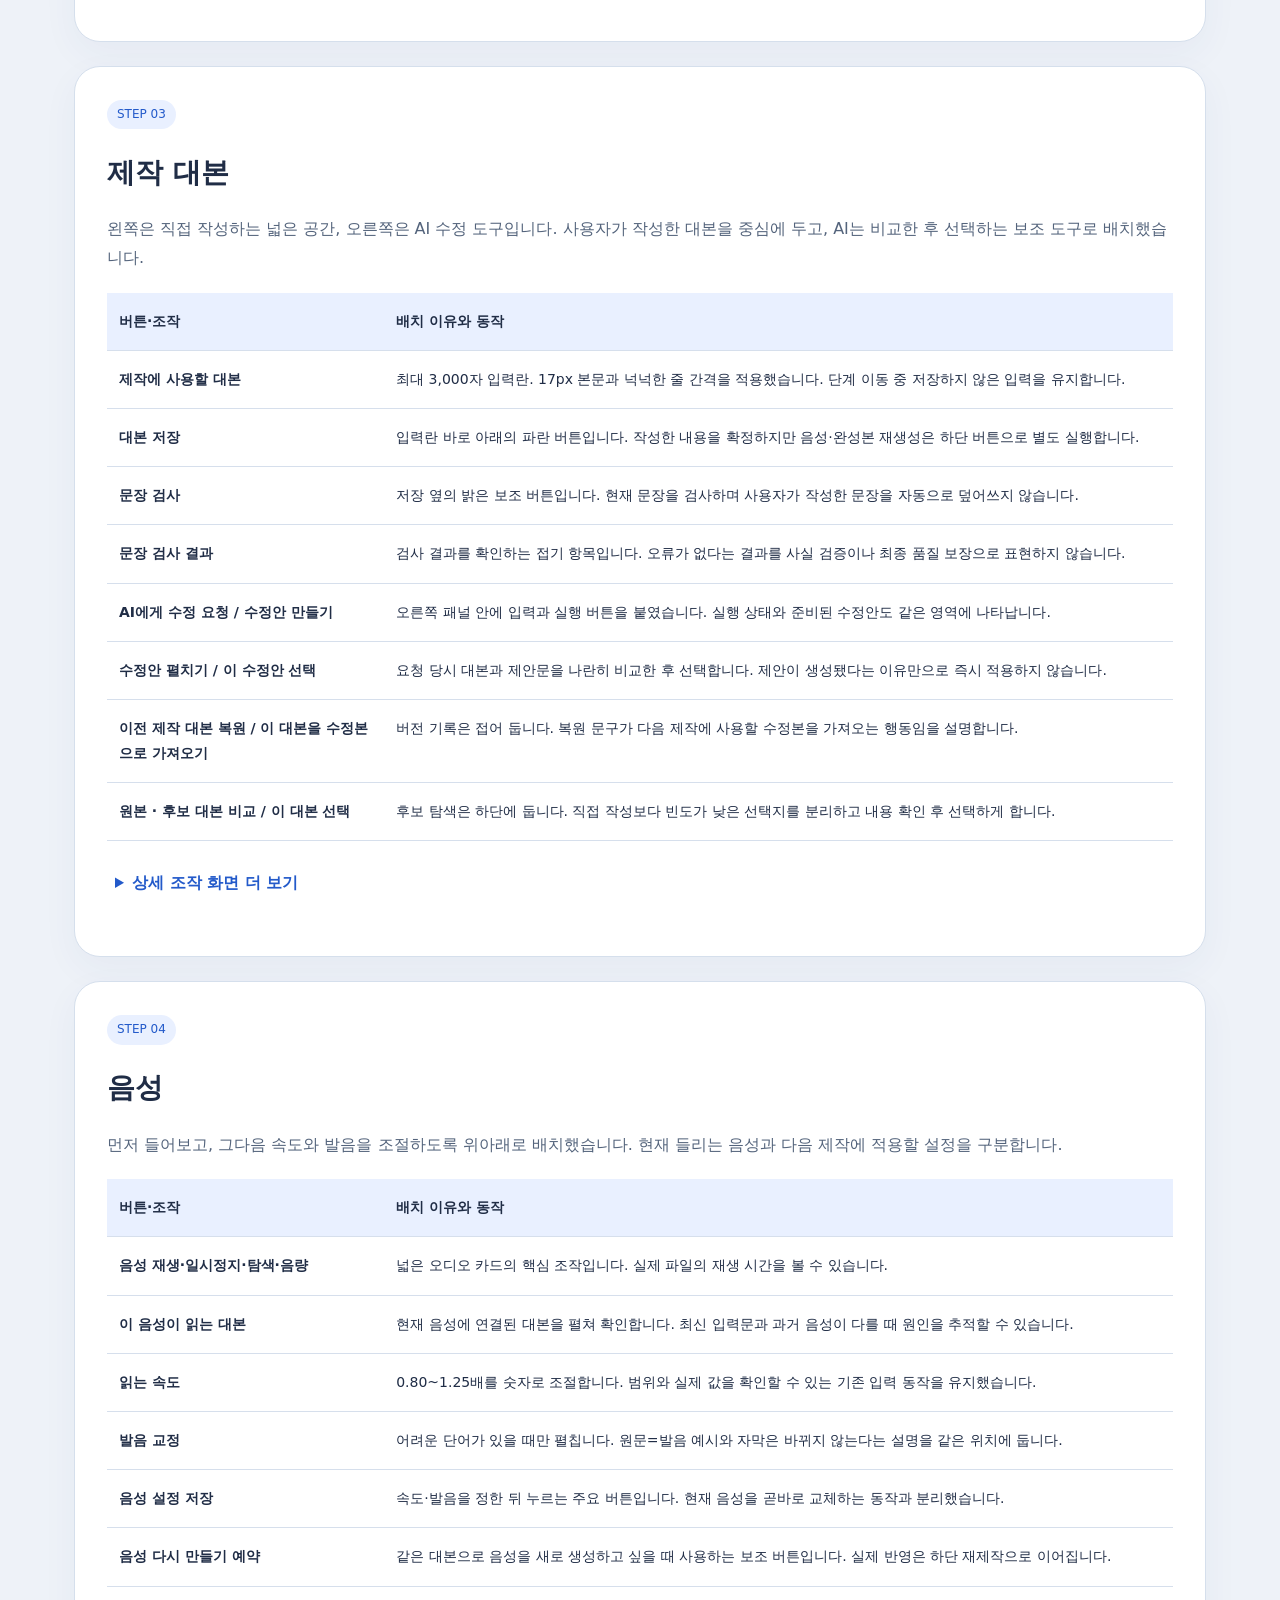
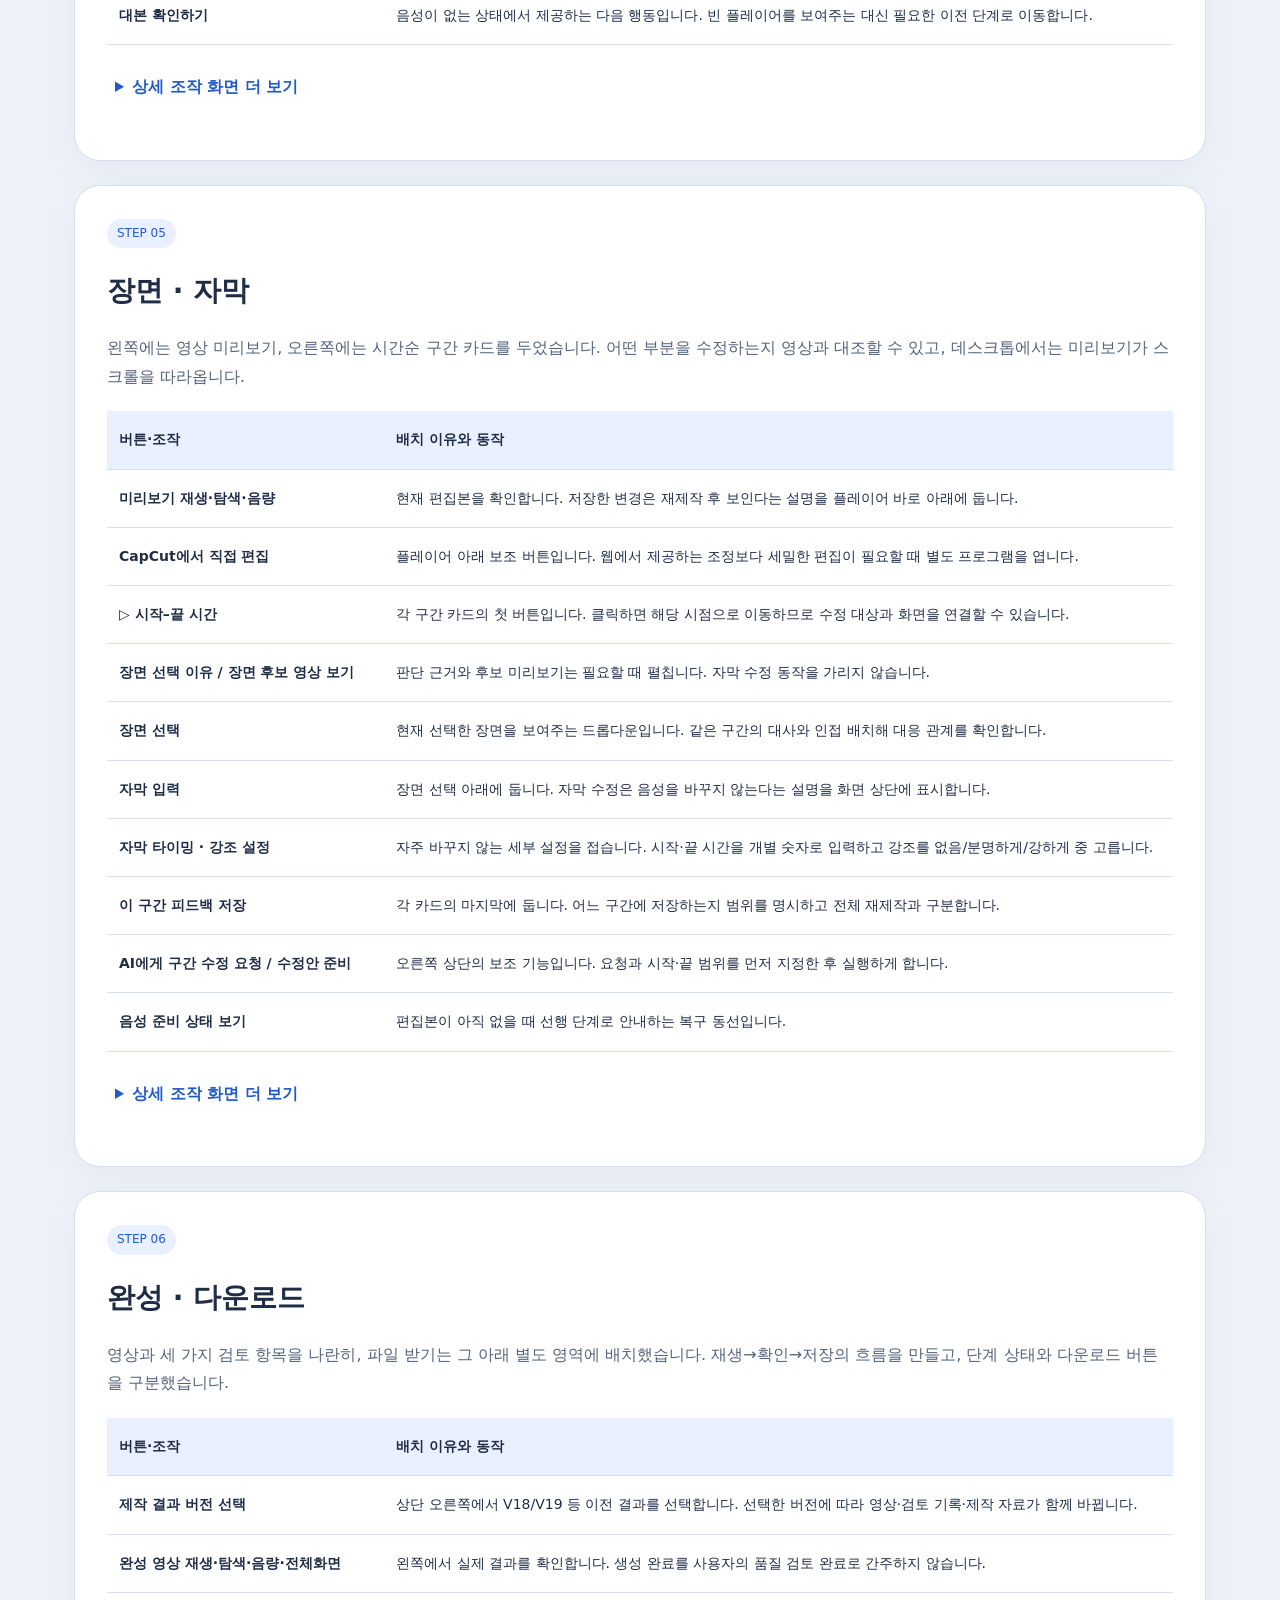
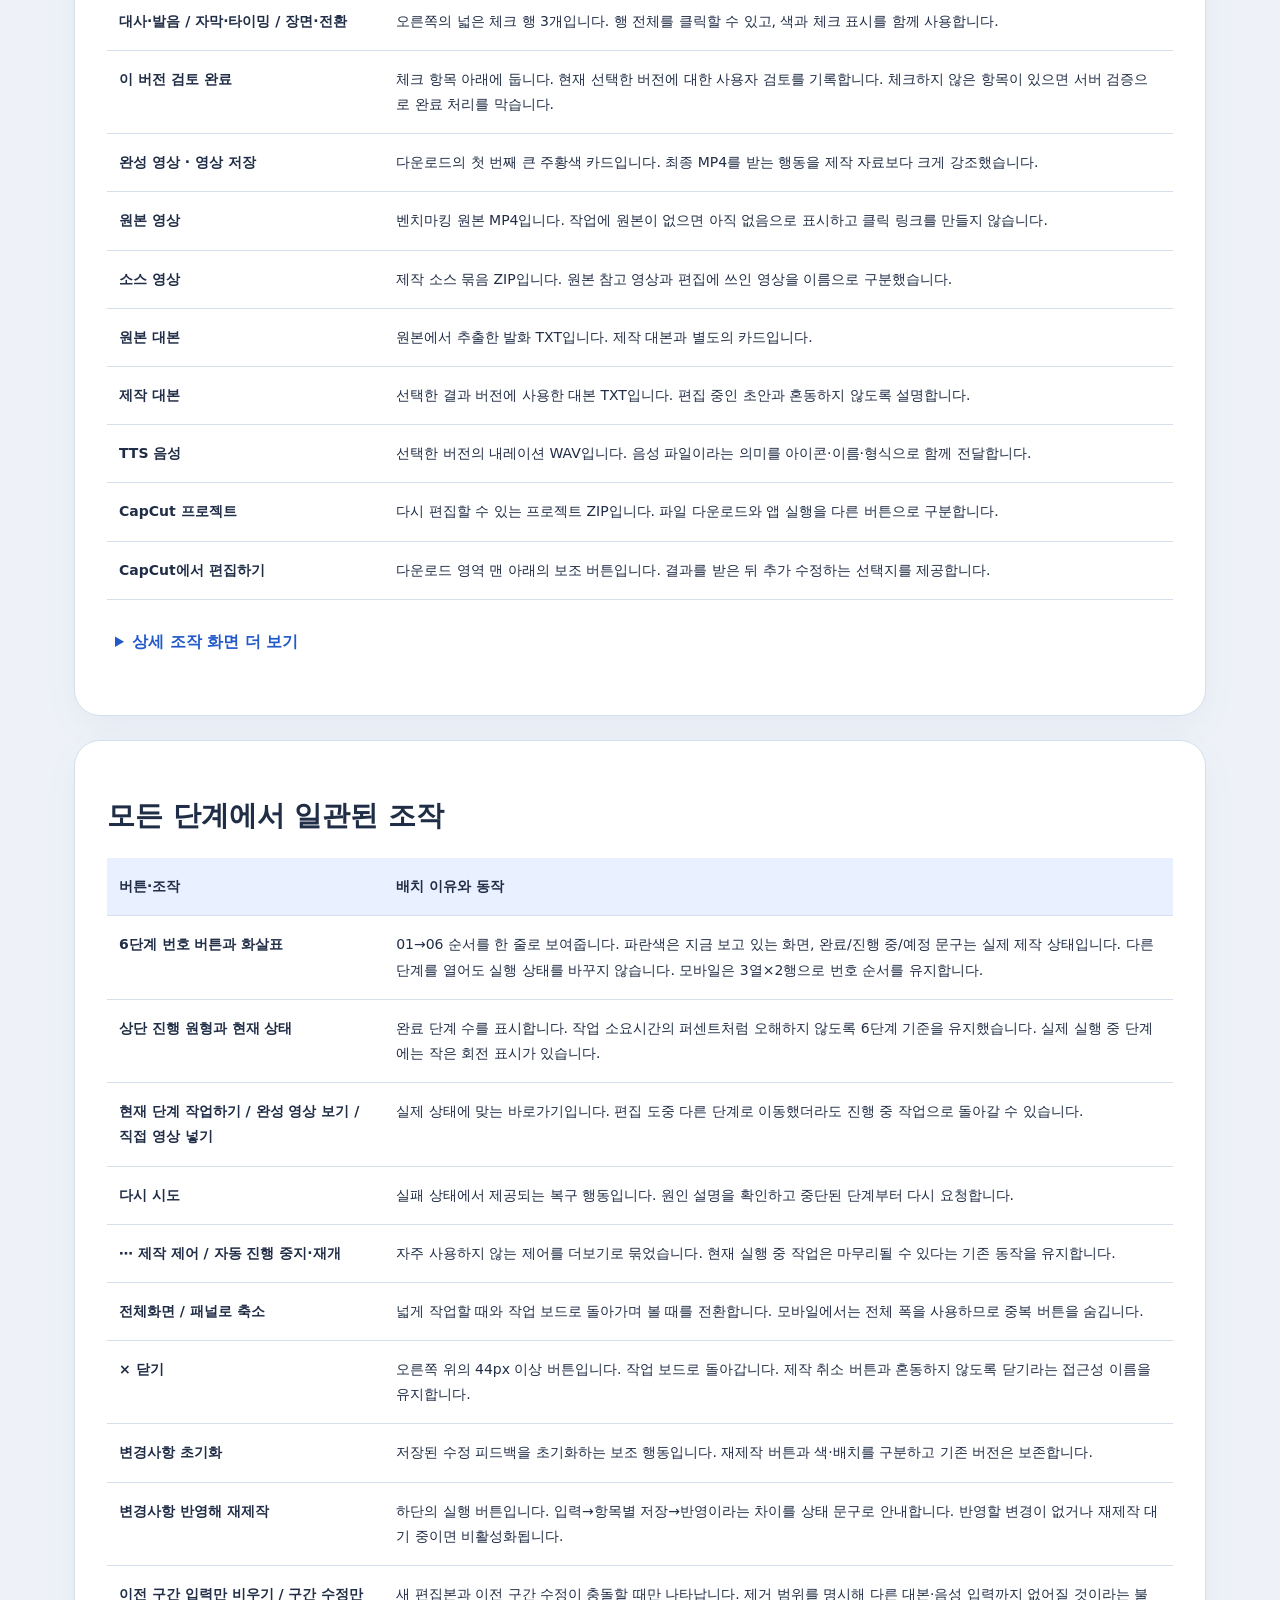
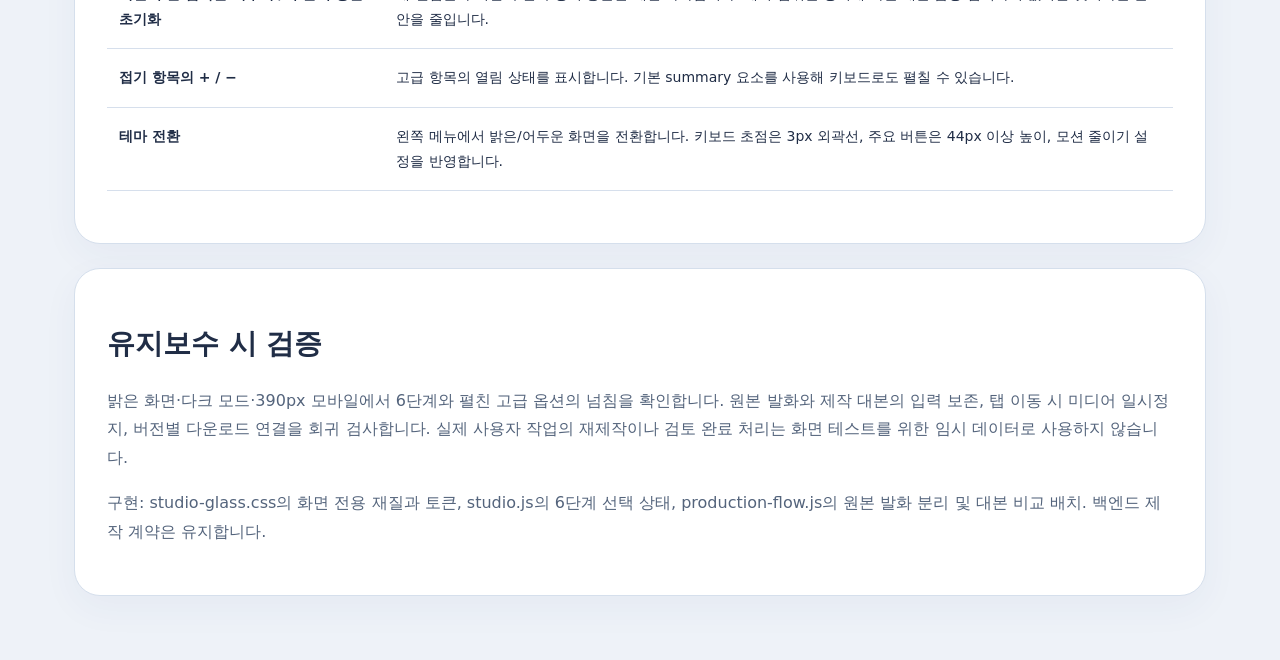
==== commit f685e7f3: "Separate used sources and add caption timing audition controls" ====
--- a/docs/studio-design-review.html
+++ b/docs/studio-design-review.html
@@ -1,5 +1,5 @@
 <!doctype html><html lang="ko"><meta charset="utf-8"><meta name="viewport" content="width=device-width, initial-scale=1"><title>Hotpost 제작실 디자인·UX 검토</title><style>*{box-sizing:border-box}html{scroll-behavior:smooth}body{margin:0;background:#eef2f8;color:#202d46;font:16px/1.8 system-ui,"Malgun Gothic",sans-serif}main{max-width:1180px;margin:auto;padding:40px 24px}header,section{background:#fff;border:1px solid #d5dfec;border-radius:26px;padding:32px;margin:24px 0;box-shadow:0 12px 36px #3149760c}h1{font-size:38px;line-height:1.3;letter-spacing:-1px}h2{font-size:28px;line-height:1.4}h3{font-size:19px}p{color:#54647c}a{color:#235aca}nav{display:flex;gap:10px;flex-wrap:wrap}nav a{padding:8px 14px;border-radius:12px;background:#e9f0ff;text-decoration:none}img{display:block;width:100%;height:auto;border:1px solid #d6dfec;border-radius:16px;margin:22px 0}table{border-collapse:collapse;width:100%;margin:20px 0;font-size:14px}th,td{text-align:left;vertical-align:top;padding:16px 12px;border-bottom:1px solid #d6dfec}thead{background:#e9f0ff}tbody th{width:26%;font-weight:650}small{color:#65738a}.tag{display:inline-block;padding:4px 10px;border-radius:30px;background:#e9f0ff;color:#235aca;font-size:12px}.note{background:#f3f6fb;border-left:3px solid #235aca;padding:16px;border-radius:8px}details{margin:18px 0}summary{cursor:pointer;color:#235aca;font-weight:650;min-height:44px;padding:8px}.mobile{max-width:390px;margin:auto}@media(max-width:650px){main{padding:14px}section,header{padding:20px}h1{font-size:29px}table,tbody,tr,td,tbody th{display:block;width:100%}thead{display:none}tbody th{padding-bottom:0}img{border-radius:10px}}</style><main><header><span class="tag">HOTPOST STUDIO · 2026.09.30</span><h1>제작에 집중하는<br>유리 질감의 작업 공간</h1><p>사용자가 제공한 3개 레퍼런스의 부드러운 입체감, 반투명 재질, 밝은 여백을 제작실에 적용했습니다. 단순한 색상 교체와 함께 원본 발화 확인을 독립 단계로 분리하고, 쓰기·비교·듣기·검토의 배치를 다시 정리했습니다.</p><nav><a href="#s01">01 소스 영상</a><a href="#s02">02 원본 발화</a><a href="#s03">03 제작 대본</a><a href="#s04">04 음성</a><a href="#s05">05 장면 · 자막</a><a href="#s06">06 완성 · 다운로드</a><a href="#common">공통 버튼</a><a href="#qa">검증</a></nav></header>
-<section><h2>근거를 어떻게 적용했나</h2><p>아래 배치는 이 프로젝트에 대한 설계 판단입니다. 사용성 원칙을 근거로 검토하고 브라우저로 동작을 검증했지만, 사용자 실험으로 작업 시간이나 오류 감소를 입증한 결과는 아닙니다.</p><ul>
+<section><h2>후속 개선: 사용 영상과 자막 싱크</h2><p>소스 화면은 현재 완성본의 영상 → 새 영상 업로드 → 아직 사용하지 않은 업로드 영상 → 기타 보관 영상 순으로 배치합니다. 현재 사용 이력과 다음 제작의 체크 선택은 독립적으로 관리합니다. 체크를 해제해도 현재 완성본의 자료를 삭제하지 않습니다. 업로드 영역은 목록 갱신 중에도 DOM을 유지해 파일 선택과 업로드 큐를 보존합니다.</p><p>CapCut 직접 편집은 보라색 56px 버튼으로 강조합니다. 웹에는 구간 반복 듣기, 현재 위치로 시작·끝 지정, 자막을 0.1초 앞뒤로 이동하는 간단 조작을 추가했습니다. 변경된 시간은 즉시 확인하고 구간 피드백 저장 후 재제작합니다. 현재 영상에 들어간 자막이 즉시 바뀌는 미리보기는 아닙니다. 파형·프레임 단위 정밀 편집은 CapCut에서 진행합니다.</p><p>대본 관련 화면 통합은 제안 단계입니다. 원본 발화는 필요할 때 여는 참고 자료로 두고 제작 대본·목소리 선택·음성 미리듣기를 하나의 작업 화면으로 묶는 방향을 권장합니다. 실제 목소리 선택은 VoiceBench 외부 API의 서버 제어 계약을 개편해야 하므로 UI만 추가하지 않습니다.</p></section><section><h2>근거를 어떻게 적용했나</h2><p>아래 배치는 이 프로젝트에 대한 설계 판단입니다. 사용성 원칙을 근거로 검토하고 브라우저로 동작을 검증했지만, 사용자 실험으로 작업 시간이나 오류 감소를 입증한 결과는 아닙니다.</p><ul>
 <li><a href="https://www.nngroup.com/articles/ten-usability-heuristics/">NN/g 사용성 휴리스틱</a>: 상태를 보이게 하고, 사용자의 언어로 행동을 설명하며, 되돌릴 방법을 제공합니다. 이에 따라 보는 단계와 실행 상태를 구분하고 저장/재제작/다운로드를 다른 행동으로 표현했습니다.</li>
 <li><a href="https://www.nngroup.com/articles/progressive-disclosure/">NN/g 점진적 공개</a>: 자주 쓰는 기능을 먼저, 고급 기능을 필요할 때 노출합니다. 발음 교정, 자막 타이밍, 과거 버전, AI 구간 요청을 접기 영역에 배치했습니다. 단계 간 왕복은 막지 않습니다.</li>
 <li><a href="https://www.w3.org/WAI/WCAG22/Understanding/contrast-minimum.html">W3C 글자 명암 대비</a>: 일반 글자 최소 4.5:1을 설계 기준으로 참고했습니다. 유리 재질은 탐색 영역에 집중하고 입력 배경은 불투명하게 했습니다. 흰 글자/파란 그라데이션의 가장 밝은 색 4.80:1, 흰 글자/주황 그라데이션의 가장 밝은 색 5.25:1, 보조 글자 #54647c/흰 배경 6.02:1을 계산했습니다. 전체 WCAG 적합성 인증을 의미하지 않습니다.</li>
